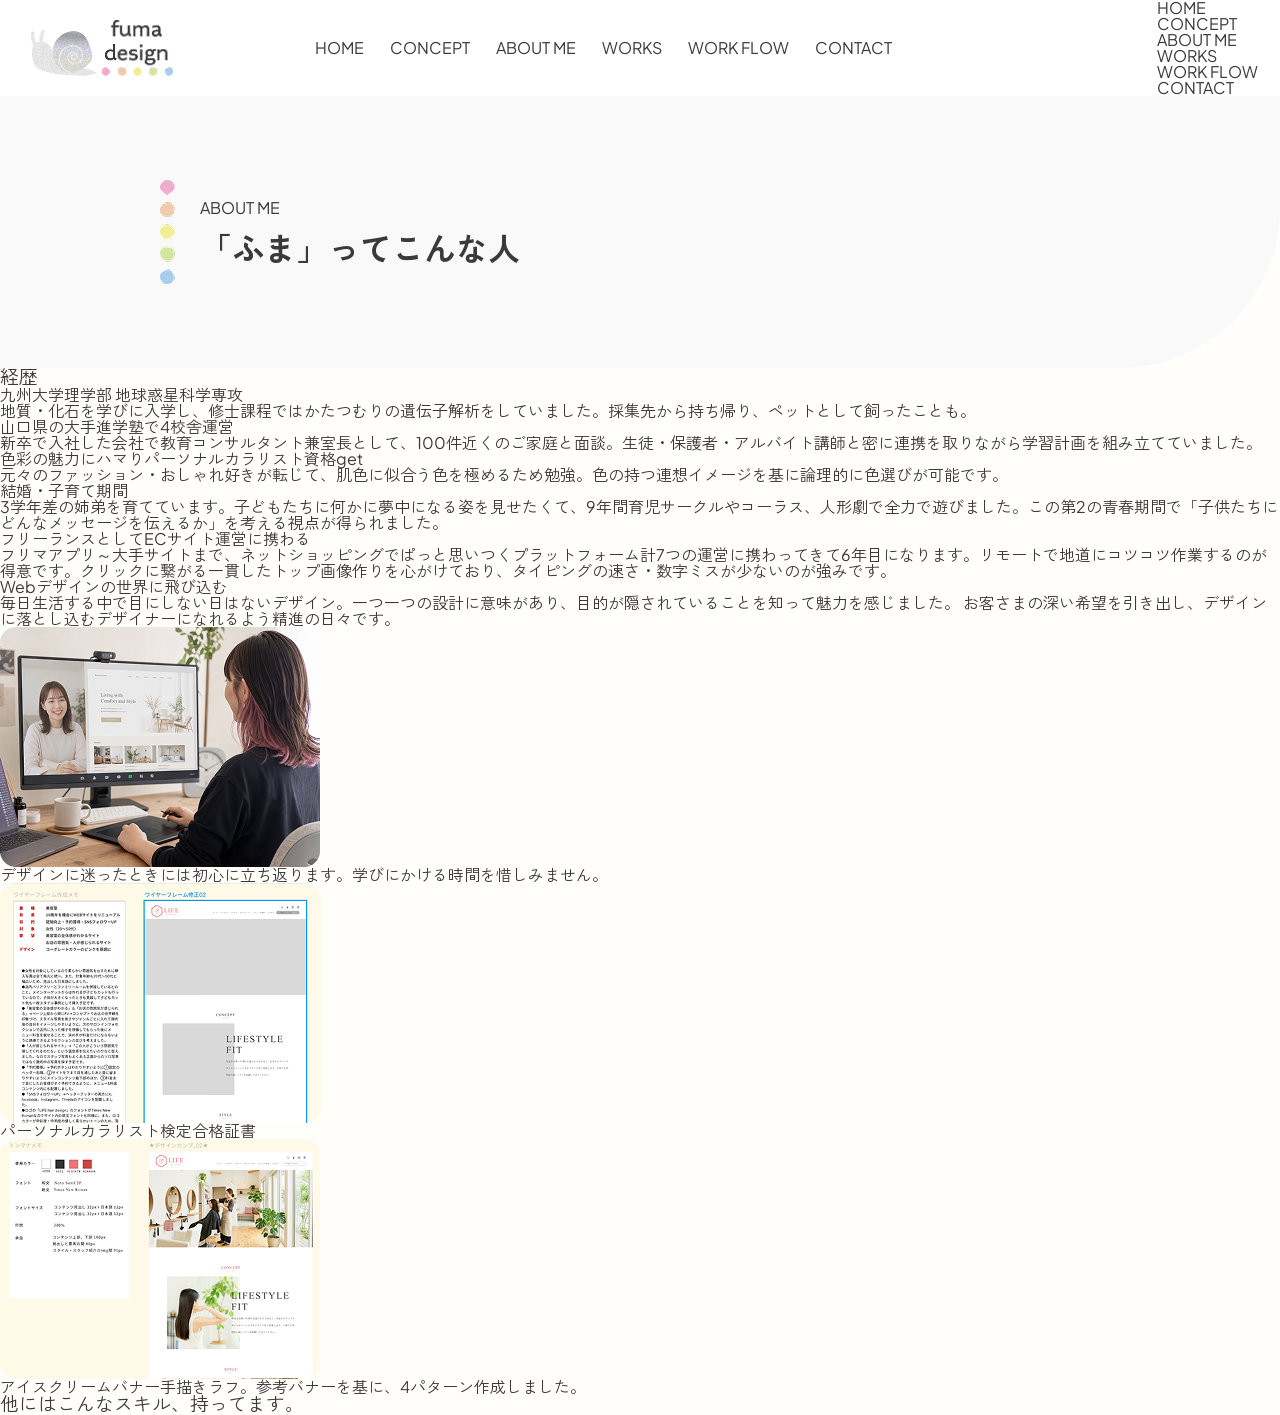
==== Portfolio_Fujiki/about_me.html @ 52e4765b "藤木ポートフォリオ_01" ====
<!DOCTYPE html>
<html lang="ja">

<head>
    <meta charset="UTF-8">
    <meta name="viewport" content="width=device-width, initial-scale=1.0">
    <title>fuma design Portfolio</title>

    <link rel="stylesheet" href="./css/reset.css">
    <!--GoogleFonts読み込み-->
    <link rel="preconnect" href="https://fonts.googleapis.com">
    <link rel="preconnect" href="https://fonts.gstatic.com" crossorigin>
    <link
        href="https://fonts.googleapis.com/css2?family=Inter:ital,opsz,wght@0,14..32,100..900;1,14..32,100..900&family=Plus+Jakarta+Sans:ital,wght@0,200..800;1,200..800&family=Space+Grotesk:wght@300..700&family=Zen+Kaku+Gothic+New&display=swap"
        rel="stylesheet">
    <link rel="stylesheet" href="./css/about_me.css">
</head>

<body>
    <!-- ヘッダー部分 -->
    <header id="header">
        <h1 class="logo">
            <a href="./index.html">
                <img src="./images/logo_icon.svg" alt="fuma design logo" />
            </a>
        </h1>
        <nav class="header-nav">
            <ul>
                <li><a href="index.html">HOME</a></li>
                <li><a href="concept.html">CONCEPT</a></li>
                <li><a href="about_me.html">ABOUT ME</a></li>
                <li><a href="all_works.html">WORKS</a></li>
                <li><a href="#WORK_FLOW">WORK FLOW</a></li>
                <li><a href="contact.html">CONTACT</a></li>
            </ul>
        </nav>
        <!-- コーディング5回目で ハンバーガー追記 -->
        <div class="hamburger">
            <span></span>
        </div>

        <!-- sp版ハンバーガー押したときにでるli -->
        <nav class="header-nav-sp">
            <ul>
                <li><a href="index.html">HOME</a></li>
                <li><a href="concept.html">CONCEPT</a></li>
                <li><a href="about_me.html">ABOUT ME</a></li>
                <li><a href="all_works.html">WORKS</a></li>
                <li><a href="#WORK_FLOW">WORK FLOW</a></li>
                <li><a href="contact.html">CONTACT</a></li>
            </ul>
        </nav>
    </header>
    <!-- 全ページ共通見出しセクション -->
    <secion class="head">
        <div class="head-container">
            <h2 class="head-title">
                <div class="en">ABOUT ME</div>
                <div class="ja"> 「ふま」ってこんな人</div>
            </h2>
        </div>
    </secion>

    <section class="career">
        <h3>経歴</h3>
        <div>
            <div class="work_flow_detail">
                <h4>九州大学理学部 地球惑星科学専攻
                </h4>
                <p>地質・化石を学びに入学し、修士課程ではかたつむりの遺伝子解析をしていました。採集先から持ち帰り、ペットとして飼ったことも。
                </p>
            </div>
            <div class="work_flow_detail">
                <h4>山口県の大手進学塾で4校舎運営</h4>
                <p>新卒で入社した会社で教育コンサルタント兼室長として、100件近くのご家庭と面談。生徒・保護者・アルバイト講師と密に連携を取りながら学習計画を組み立てていました。</p>
            </div>
            <div class="work_flow_detail">
                <h4>色彩の魅力にハマりパーソナルカラリスト資格get</h4>
                <p>元々のファッション・おしゃれ好きが転じて、肌色に似合う色を極めるため勉強。色の持つ連想イメージを基に論理的に色選びが可能です。</p>
            </div>
            <div class="work_flow_detail">
                <h4>結婚・子育て期間</h4>
                <p>3学年差の姉弟を育てています。子どもたちに何かに夢中になる姿を見せたくて、9年間育児サークルやコーラス、人形劇で全力で遊びました。この第2の青春期間で「子供たちにどんなメッセージを伝えるか」を考える視点が得られました。
                </p>
            </div>
            <div class="work_flow_detail">
                <h4>フリーランスとしてECサイト運営に携わる</h4>
                <p>フリマアプリ～大手サイトまで、ネットショッピングでぱっと思いつくプラットフォーム計7つの運営に携わってきて6年目になります。リモートで地道にコツコツ作業するのが得意です。クリックに繋がる一貫したトップ画像作りを心がけており、タイピングの速さ・数字ミスが少ないのが強みです。
                </p>
            </div>
            <div class="work_flow_detail">
                <h4>Webデザインの世界に飛び込む</h4>
                <p>毎日生活する中で目にしない日はないデザイン。一つ一つの設計に意味があり、目的が隠されていることを知って魅力を感じました。
                    お客さまの深い希望を引き出し、デザインに落とし込むデザイナーになれるよう精進の日々です。</p>
            </div>
        </div>

        <div class="work_flow_imgs">
            <div class="work_flow_imgs_inner">
                <picture>
                    <img src="./images/mtg_imgs.jpg" alt="打ち合わせイメージ写真">
                </picture>
                <p>デザインに迷ったときには初心に立ち返ります。学びにかける時間を惜しみません。</p>
            </div>
            <div class="work_flow_imgs_inner">
                <img src="./images/wireframe_imgs.png" alt="制作過程01(情報整理～ワイヤーフレーム作成)">
                </picture>
                <p>パーソナルカラリスト検定合格証書</p>
            </div>
            <div class="work_flow_imgs_inner">
                <picture>
                    <img src="./images/designcomp_imgs.png" alt="制作過程02(トンマナ設定～デザインカンプ作成)">
                </picture>
                <p>アイスクリームバナー手描きラフ。参考バナーを基に、4パターン作成しました。</p>
            </div>
        </div>

    </section>

    <secion>
        <h3 class="other_skills">他にはこんなスキル、持ってます。</h3>
    </secion>

</body>

</html>
---- Portfolio_Fujiki/css/about_me.css ----
@charset "utf-8";
/* ↓全ページ共通 */
html{
    scroll-behavior: smooth;
}

body {
    font-family: 'Altivo','Plus Jakarta Sans','Space Grotesk','Inter','Zen Kaku Gothic New', sans-serif;
    background-color: #FFFEFB;
    color:#3a3a3a;
}

img {
    width: auto;
}

/* ヘッダーセクション */
#header {
    display: flex;
    justify-content: space-between;
    align-items: center;
    padding: 0 1.74%;
    width: 100%;
    top: 30px;
    z-index: 99998;
    background-color: #fff;
}

.header-nav ul {
    display: flex;
    gap: 26px;
}

.logo {
    width: 160px;
}

/* 飛び先ページ見出し */
.head-container {
    display:block;
    width: 100%;
    height: 272px;
    border-radius: 0px 0px 160px 0px;
    background-color: #f9f9f9;
    padding-top: 84px;
    padding-bottom: 84px;
    padding-left:160px;
}

.head-container h2 {
    background-image: url(../images/heading_rainbow_img.png);
    background-repeat: no-repeat;
    padding: 20px 0px 30px 40px;
}

.head-title .en {
font-size: 16px;
margin-bottom: 16px;
}

.head-title .ja {
font-size: 32px;
font-weight: 600;
}

/* フッターセクション */
.footer_container{
    width: 1280px;
    height: 232px;
    margin-left: 0;
    border-radius: 0px 0px 160px 0px;
    background-color: #F9F9F9;
    display: flex;
}

.footer-logo{
    margin: 80px;
    width: 160px;
}

.footer_main{
    text-align: right;
    margin-left: 100px;
}
.footer-nav{
    margin: 80px 0px;
}

.footer-nav ul {
    display: flex;
    gap: 26px;
}

.to_Top_btn{
    position: absolute;
    left: 1280px;
    transform: translateX(-100%);
    margin: 76px 0px;
}

/* ↑ページ共通 */
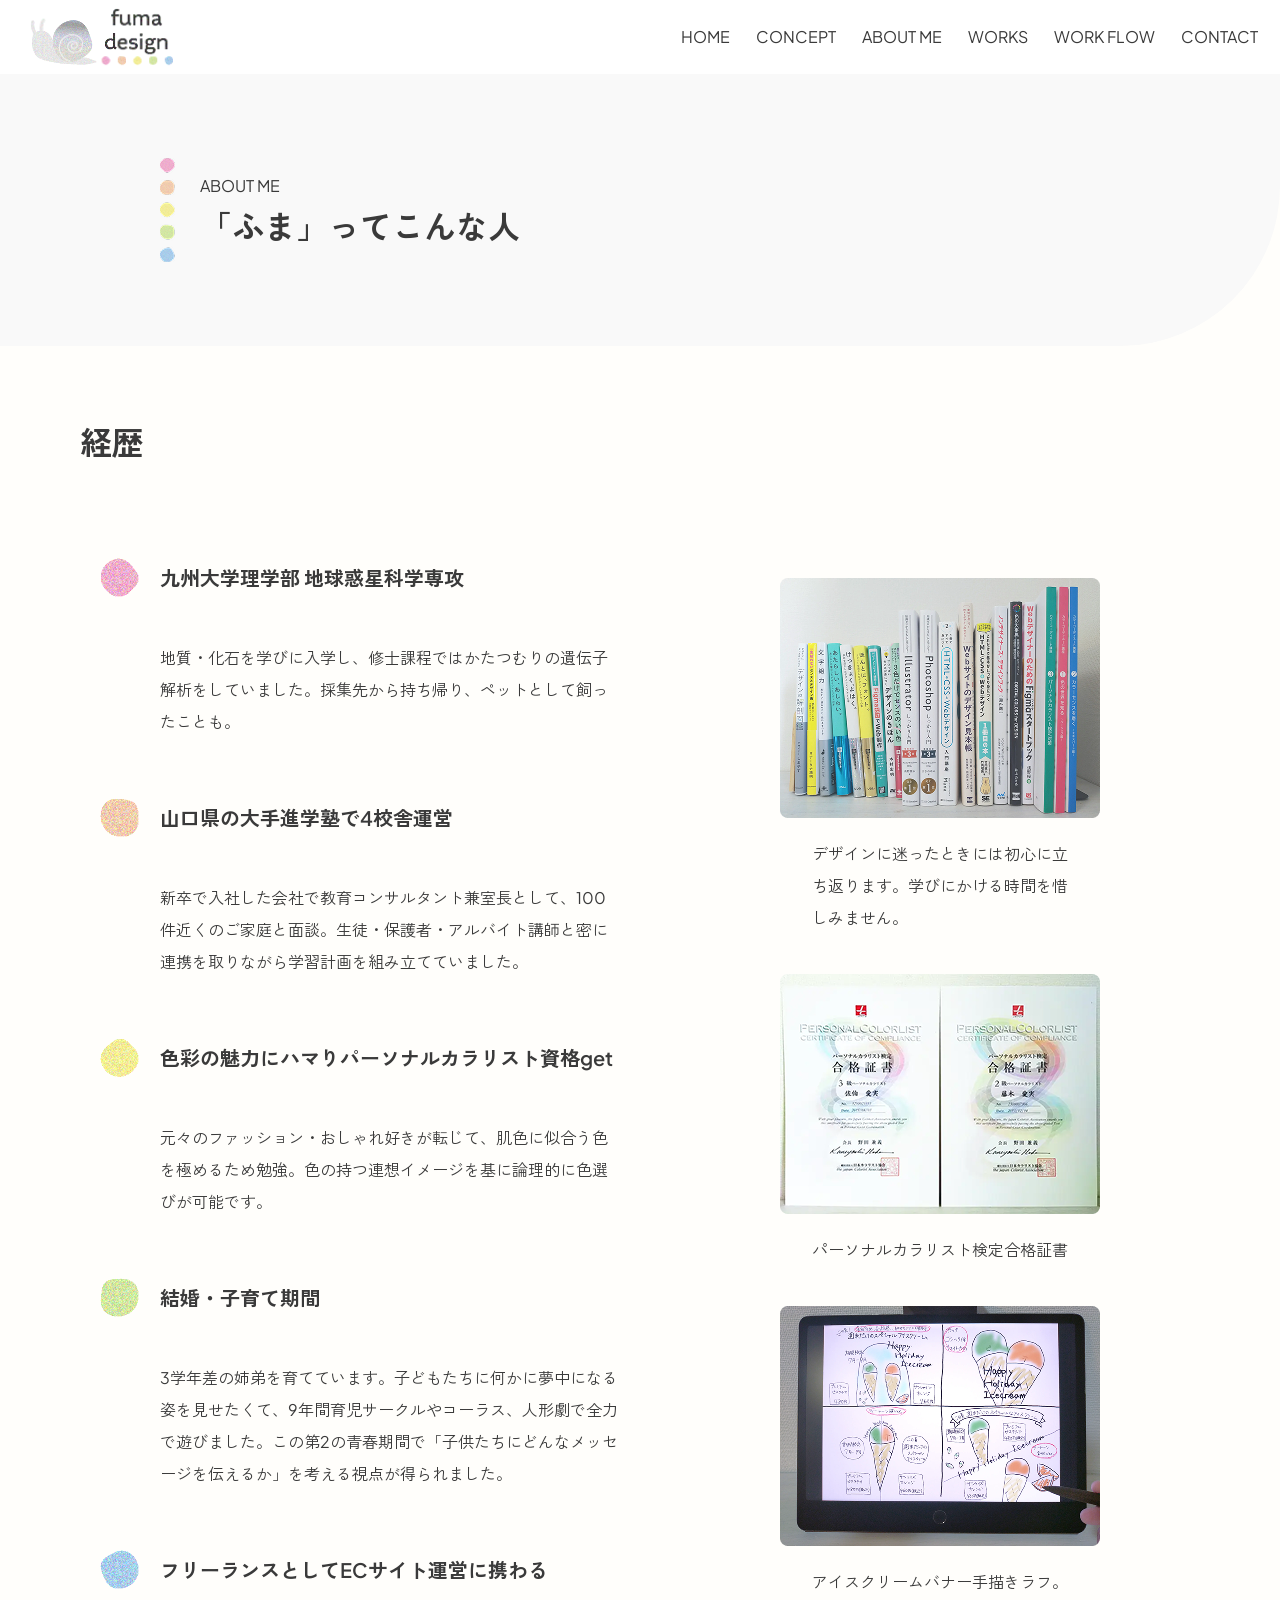
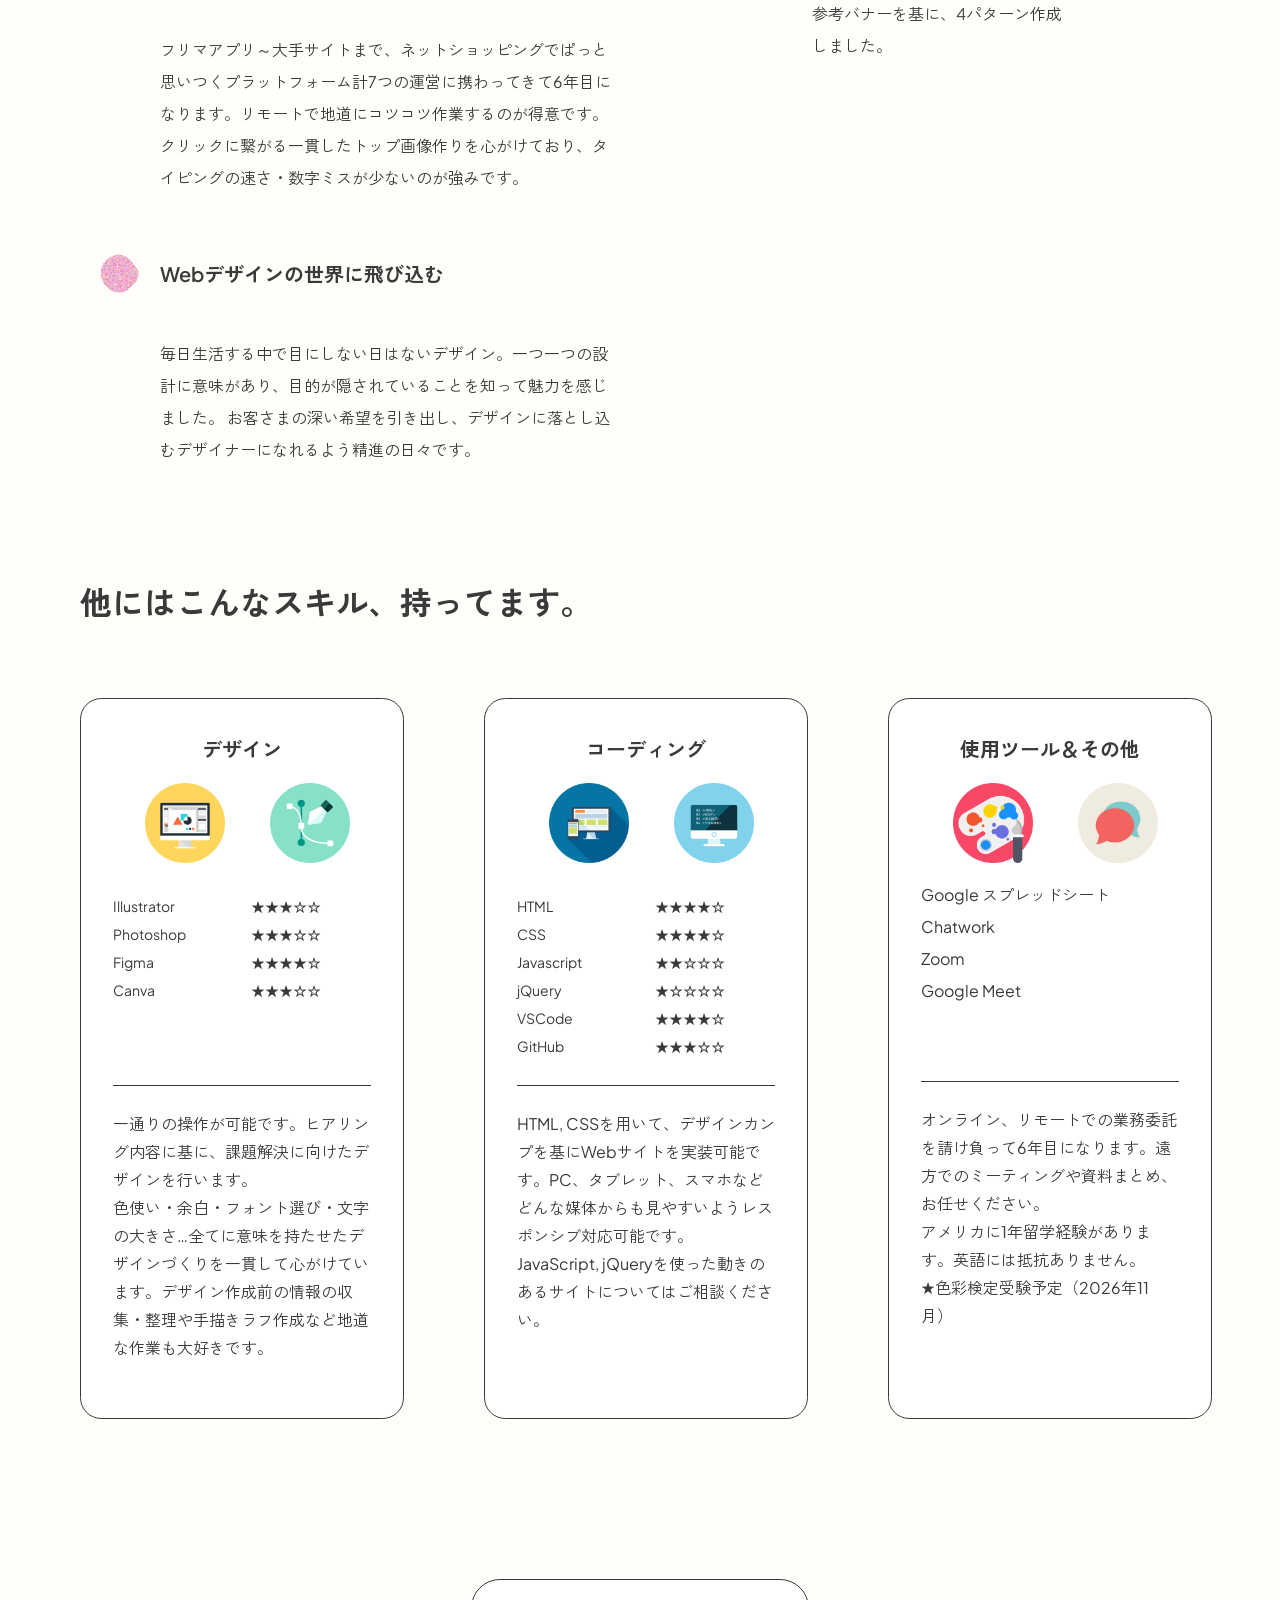
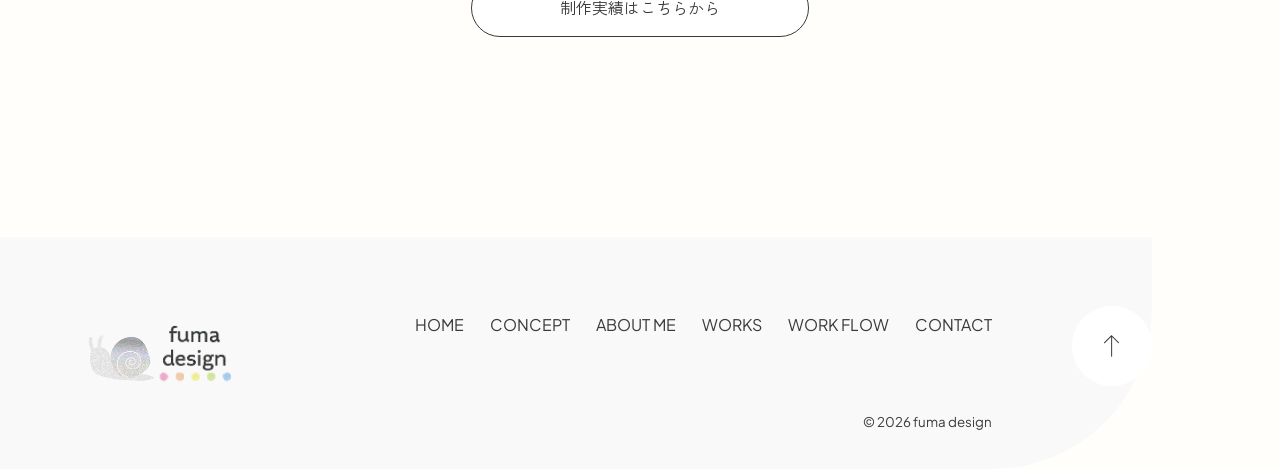
==== commit 47ee85b1: "ポートフォリオ_藤木_1回目の提出" ====
--- a/Portfolio_Fujiki/about_me.html
+++ b/Portfolio_Fujiki/about_me.html
@@ -61,66 +61,185 @@
         </div>
     </secion>
 
-    <section class="career">
-        <h3>経歴</h3>
-        <div>
-            <div class="work_flow_detail">
-                <h4>九州大学理学部 地球惑星科学専攻
-                </h4>
-                <p>地質・化石を学びに入学し、修士課程ではかたつむりの遺伝子解析をしていました。採集先から持ち帰り、ペットとして飼ったことも。
-                </p>
-            </div>
-            <div class="work_flow_detail">
-                <h4>山口県の大手進学塾で4校舎運営</h4>
-                <p>新卒で入社した会社で教育コンサルタント兼室長として、100件近くのご家庭と面談。生徒・保護者・アルバイト講師と密に連携を取りながら学習計画を組み立てていました。</p>
-            </div>
-            <div class="work_flow_detail">
-                <h4>色彩の魅力にハマりパーソナルカラリスト資格get</h4>
-                <p>元々のファッション・おしゃれ好きが転じて、肌色に似合う色を極めるため勉強。色の持つ連想イメージを基に論理的に色選びが可能です。</p>
-            </div>
-            <div class="work_flow_detail">
-                <h4>結婚・子育て期間</h4>
-                <p>3学年差の姉弟を育てています。子どもたちに何かに夢中になる姿を見せたくて、9年間育児サークルやコーラス、人形劇で全力で遊びました。この第2の青春期間で「子供たちにどんなメッセージを伝えるか」を考える視点が得られました。
-                </p>
-            </div>
-            <div class="work_flow_detail">
-                <h4>フリーランスとしてECサイト運営に携わる</h4>
-                <p>フリマアプリ～大手サイトまで、ネットショッピングでぱっと思いつくプラットフォーム計7つの運営に携わってきて6年目になります。リモートで地道にコツコツ作業するのが得意です。クリックに繋がる一貫したトップ画像作りを心がけており、タイピングの速さ・数字ミスが少ないのが強みです。
-                </p>
-            </div>
-            <div class="work_flow_detail">
-                <h4>Webデザインの世界に飛び込む</h4>
-                <p>毎日生活する中で目にしない日はないデザイン。一つ一つの設計に意味があり、目的が隠されていることを知って魅力を感じました。
-                    お客さまの深い希望を引き出し、デザインに落とし込むデザイナーになれるよう精進の日々です。</p>
-            </div>
-        </div>
-
-        <div class="work_flow_imgs">
-            <div class="work_flow_imgs_inner">
-                <picture>
-                    <img src="./images/mtg_imgs.jpg" alt="打ち合わせイメージ写真">
-                </picture>
-                <p>デザインに迷ったときには初心に立ち返ります。学びにかける時間を惜しみません。</p>
-            </div>
-            <div class="work_flow_imgs_inner">
-                <img src="./images/wireframe_imgs.png" alt="制作過程01(情報整理～ワイヤーフレーム作成)">
-                </picture>
-                <p>パーソナルカラリスト検定合格証書</p>
-            </div>
-            <div class="work_flow_imgs_inner">
-                <picture>
-                    <img src="./images/designcomp_imgs.png" alt="制作過程02(トンマナ設定～デザインカンプ作成)">
-                </picture>
-                <p>アイスクリームバナー手描きラフ。参考バナーを基に、4パターン作成しました。</p>
-            </div>
-        </div>
-
-    </section>
-
-    <secion>
-        <h3 class="other_skills">他にはこんなスキル、持ってます。</h3>
-    </secion>
-
+    <main>
+        <section class="career">
+            <h3>経歴</h3>
+            <div class="work_flow_inner">
+                <div>
+                    <div class="work_flow_detail">
+                        <h4 class="flow01">九州大学理学部 地球惑星科学専攻</h4>
+                        <p>地質・化石を学びに入学し、修士課程ではかたつむりの遺伝子解析をしていました。採集先から持ち帰り、ペットとして飼ったことも。</p>
+                    </div>
+                    <div class="work_flow_detail">
+                        <h4 class="flow02">山口県の大手進学塾で4校舎運営</h4>
+                        <p>新卒で入社した会社で教育コンサルタント兼室長として、100件近くのご家庭と面談。生徒・保護者・アルバイト講師と密に連携を取りながら学習計画を組み立てていました。</p>
+                    </div>
+                    <div class="work_flow_detail">
+                        <h4 class="flow03">色彩の魅力にハマりパーソナルカラリスト資格get</h4>
+                        <p>元々のファッション・おしゃれ好きが転じて、肌色に似合う色を極めるため勉強。色の持つ連想イメージを基に論理的に色選びが可能です。</p>
+                    </div>
+                    <div class="work_flow_detail">
+                        <h4 class="flow04">結婚・子育て期間</h4>
+                        <p>3学年差の姉弟を育てています。子どもたちに何かに夢中になる姿を見せたくて、9年間育児サークルやコーラス、人形劇で全力で遊びました。この第2の青春期間で「子供たちにどんなメッセージを伝えるか」を考える視点が得られました。
+                        </p>
+                    </div>
+                    <div class="work_flow_detail">
+                        <h4 class="flow05">フリーランスとしてECサイト運営に携わる</h4>
+                        <p>フリマアプリ～大手サイトまで、ネットショッピングでぱっと思いつくプラットフォーム計7つの運営に携わってきて6年目になります。リモートで地道にコツコツ作業するのが得意です。クリックに繋がる一貫したトップ画像作りを心がけており、タイピングの速さ・数字ミスが少ないのが強みです。
+                        </p>
+                    </div>
+                    <div class="work_flow_detail">
+                        <h4 class="flow06">Webデザインの世界に飛び込む</h4>
+                        <p>毎日生活する中で目にしない日はないデザイン。一つ一つの設計に意味があり、目的が隠されていることを知って魅力を感じました。
+                            お客さまの深い希望を引き出し、デザインに落とし込むデザイナーになれるよう精進の日々です。</p>
+                    </div>
+                </div>
+                <div class="work_flow_imgs">
+                    <div class="work_flow_imgs_inner">
+                        <picture>
+                            <img src="./images/books_for_studying.png" alt="デザイン関係の書籍">
+                        </picture>
+                        <p>デザインに迷ったときには初心に立ち返ります。学びにかける時間を惜しみません。</p>
+                    </div>
+                    <div class="work_flow_imgs_inner">
+                        <img src="./images/certifiacte_of_colorist.png" alt="パーソナルカラリスト検定 3級2級 合格証書">
+                        </picture>
+                        <p>パーソナルカラリスト検定合格証書</p>
+                    </div>
+                    <div class="work_flow_imgs_inner">
+                        <picture>
+                            <img src="./images/icecream_rough.png" alt="アイスクリームバナー広告デジタルラフ">
+                        </picture>
+                        <p>アイスクリームバナー手描きラフ。参考バナーを基に、4パターン作成しました。</p>
+                    </div>
+                </div>
+            </div>
+        </section>
+
+        <secion class="other_skills">
+            <h3>他にはこんなスキル、持ってます。</h3>
+            <div class="other_skills_inner">
+                <div class="other_skills_detail">
+                    <h4>デザイン</h4>
+                    <img src="./images/icon_design_graphic.png" alt="">
+                    <img src="./images/icon_desgin_bezier.png" alt="">
+                    <dl class="skills_list_design">
+                        <div class="skills_item">
+                            <dt>Illustrator</dt>
+                            <dd>★★★☆☆</dd>
+                        </div>
+                        <div class="skills_item">
+                            <dt>Photoshop</dt>
+                            <dd>★★★☆☆</dd>
+                        </div>
+                        <div class="skills_item">
+                            <dt>Figma</dt>
+                            <dd>★★★★☆</dd>
+                        </div>
+                        <div class="skills_item">
+                            <dt>Canva</dt>
+                            <dd>★★★☆☆</dd>
+                        </div>
+                    </dl>
+                    <p class="skills_description">
+                        一通りの操作が可能です。ヒアリング内容に基に、課題解決に向けたデザインを行います。<br>色使い・余白・フォント選び・文字の大きさ…全てに意味を持たせたデザインづくりを一貫して心がけています。デザイン作成前の情報の収集・整理や手描きラフ作成など地道な作業も大好きです。
+                    </p>
+                </div>
+                <div class="other_skills_detail">
+                    <h4>コーディング</h4>
+                    <img src="./images/icon_coding_responsible.png" alt="">
+                    <img src="./images/icon_coding_PC.png" alt="">
+                    <dl class="skills_list_coding">
+                        <div class="skills_item">
+                            <dt>HTML</dt>
+                            <dd>★★★★☆</dd>
+                        </div>
+                        <div class="skills_item">
+                            <dt>CSS</dt>
+                            <dd>★★★★☆</dd>
+                        </div>
+                        <div class="skills_item">
+                            <dt>Javascript</dt>
+                            <dd>★★☆☆☆</dd>
+                        </div>
+                        <div class="skills_item">
+                            <dt>jQuery</dt>
+                            <dd>★☆☆☆☆</dd>
+                        </div>
+                        <div class="skills_item">
+                            <dt>VSCode</dt>
+                            <dd>★★★★☆</dd>
+                        </div>
+                        <div class="skills_item">
+                            <dt>GitHub</dt>
+                            <dd>★★★☆☆</dd>
+                        </div>
+                    </dl>
+                    <p class="skills_description">
+                        HTML, CSSを用いて、デザインカンプを基にWebサイトを実装可能です。PC、タブレット、スマホなどどんな媒体からも見やすいようレスポンシブ対応可能です。<br>JavaScript,
+                        jQueryを使った動きのあるサイトについてはご相談ください。
+                    </p>
+                </div>
+                <div class="other_skills_detail">
+                    <h4>使用ツール＆その他</h4>
+                    <img src="./images/icon_tool_paint.png" alt="">
+                    <img src="./images/icon_tool_chat.png" alt="">
+                    <div class="skills_list_others">
+                        <p>Google スプレッドシート</p>
+                        <p>Chatwork</p>
+                        <p>Zoom</p>
+                        <p>Google Meet</p>
+                    </div>
+                    <div>
+                        <p class="skills_description">
+                            オンライン、リモートでの業務委託を請け負って6年目になります。遠方でのミーティングや資料まとめ、お任せください。<br>アメリカに1年留学経験があります。英語には抵抗ありません。<br>★色彩検定受験予定（2026年11月）
+                        </p>
+                    </div>
+                </div>
+            </div>
+
+
+
+            <div class="PC_btn_contact_center">
+                <a href="all_works.html" class="PC_btn">制作実績はこちらから</a>
+            </div>
+
+        </secion>
+    </main>
+
+    <!--フッター部分-->
+    <footer>
+        <section id="footer">
+            <div class="footer_inner">
+                <h5 class="footer-logo">
+                    <a href="./index.html">
+                        <img src="./images/logo_icon.svg" alt="fuma design logo">
+                    </a>
+                </h5>
+                <div class="footer_main">
+                    <nav class="footer-nav">
+                        <ul>
+                            <li><a href="index.html">HOME</a></li>
+                            <li><a href="concept.html">CONCEPT</a></li>
+                            <li><a href="about_me.html">ABOUT ME</a></li>
+                            <li><a href="all_works.html">WORKS</a></li>
+                            <li><a href="#WORK_FLOW">WORK FLOW</a></li>
+                            <li><a href="contact.html">CONTACT</a></li>
+                        </ul>
+                    </nav>
+                    <p><small>&copy; 2026 fuma design</small></p>
+                </div>
+            </div>
+
+            <div class="to_Top_btn">
+                <a href="#header">
+                    <img src="./images/PC_toTOP_btn.png" alt="トップへ戻るボタン" /></a>
+
+            </div>
+        </section>
+
+
+    </footer>
 </body>
 
 </html>
--- a/Portfolio_Fujiki/css/about_me.css
+++ b/Portfolio_Fujiki/css/about_me.css
@@ -13,6 +13,25 @@
 img {
     width: auto;
 }
+
+/* リンクボタン */
+.PC_btn {
+    background-color: #fff;
+    display: flex;
+    width: 336px;
+    height: 56px;
+    justify-content: center;
+    align-items: center;
+    border-radius: 160px;
+    border: .5px solid #3a3a3a;
+}
+
+.PC_btn_contact_center{
+    display: flex;
+    justify-content: center;
+    margin: 160px auto 200px;
+}
+
 
 /* ヘッダーセクション */
 #header {
@@ -33,6 +52,12 @@
 
 .logo {
     width: 160px;
+}
+
+/* PC版ではハンバーガー、SP版navを非表示にする */
+.hamburger,
+.header-nav-sp {
+    display: none;
 }
 
 /* 飛び先ページ見出し */
@@ -64,26 +89,28 @@
 }
 
 /* フッターセクション */
-.footer_container{
-    width: 1280px;
-    height: 232px;
+#footer{
+    width:90%;
     margin-left: 0;
+    padding: 80px 160px 40px 80px;
     border-radius: 0px 0px 160px 0px;
     background-color: #F9F9F9;
-    display: flex;
-}
-
+    position: relative;
+}
+.footer_inner{
+    display: flex;
+    justify-content: space-between;
+}
 .footer-logo{
-    margin: 80px;
     width: 160px;
 }
 
 .footer_main{
     text-align: right;
-    margin-left: 100px;
-}
+}
+
 .footer-nav{
-    margin: 80px 0px;
+    margin-bottom:80px;
 }
 
 .footer-nav ul {
@@ -93,9 +120,151 @@
 
 .to_Top_btn{
     position: absolute;
-    left: 1280px;
-    transform: translateX(-100%);
-    margin: 76px 0px;
-}
-
-/* ↑ページ共通 */+    right: 0;
+    top: 30%;
+}
+
+/* ↑全ページ共通 */
+
+.career h3, .other_skills h3{
+    font-size: 32px;
+    font-weight: 600;
+    margin-bottom: 80px;
+}
+
+h4{
+    font-size: 20px;
+    font-weight: 600;
+    margin-bottom: 24px;
+}
+
+/* careerセクション */
+.career {
+    max-width: 1120px;
+    margin: 80px auto;
+}
+
+.work_flow_inner{
+    display: flex;
+
+}
+
+.work_flow_detail p{
+    font-size: 16px;
+    width: 460px;
+    margin-bottom: 40px;
+    line-height: 2.0;
+}
+
+.flow01 {
+    background-image: url(../images/pink_head.svg);
+    background-repeat: no-repeat;
+    padding: 30px 0px 30px 80px;
+}
+.flow02 {
+    background-image: url(../images/orange_head.svg);
+    background-repeat: no-repeat;
+    padding: 30px 0px 30px 80px;
+}
+.flow03 {
+    background-image: url(../images/yellow_head.svg);
+    background-repeat: no-repeat;
+    padding: 30px 0px 30px 80px;
+}
+.flow04 {
+    background-image: url(../images/green_head.svg);
+    background-repeat: no-repeat;
+    padding: 30px 0px 30px 80px;
+}
+.flow05 {
+    background-image: url(../images/blue_head.svg);
+    background-repeat: no-repeat;
+    padding: 30px 0px 30px 80px;
+}
+.flow06 {
+    background-image: url(../images/pink_head.svg);
+    background-repeat: no-repeat;
+    padding: 30px 0px 30px 80px;
+}
+
+.work_flow_detail p{
+    margin-left: 80px;
+}
+.work_flow_imgs p{
+    font-size: 16px;
+    width: 256px;
+    margin: 20px auto 0px;
+    line-height: 2.0;
+}
+
+.work_flow_imgs_inner{
+    margin: 40px 160px;
+}
+
+/* other_skillsセクション */
+.other_skills{
+    display: block;
+    max-width: 1120px;
+    margin: 0 auto;
+}
+
+.other_skills_inner{
+    display: flex;
+    text-align: center;
+    gap: 80px;
+}
+
+.other_skills_detail{
+    background-color: #fff;
+    border: solid 1px #3a3a3a;
+    border-radius: 16pt;
+    padding: 40px 32px;
+}
+
+.other_skills img {
+    width: 80px;
+    margin: 0px 16px 24px 26px;
+}
+.skills_list{
+    width: 258px;
+    margin: 0 auto;
+}
+.skills_item {
+    display: flex;
+    margin-top: 12px;
+}
+
+.skills_item dt{
+    font-size: 14px;
+    width: 74px;
+    text-align: left;
+}
+
+.skills_item dd{
+    margin-left: 64px;
+}
+
+.skills_description{
+    width: 258px;
+    line-height: 1.75;
+    text-align: left;
+    border-top: solid 1px #3a3a3a;
+    padding-top: 24px;
+}
+
+.other_skills_detail p{
+    text-align: left;
+    margin-bottom: 16px;
+}
+
+.skills_list_design{
+    margin-bottom: 86px;
+}
+
+.skills_list_coding{
+    margin-bottom: 30px;
+}
+
+.skills_list_others{
+    margin-bottom: 82px;
+}
